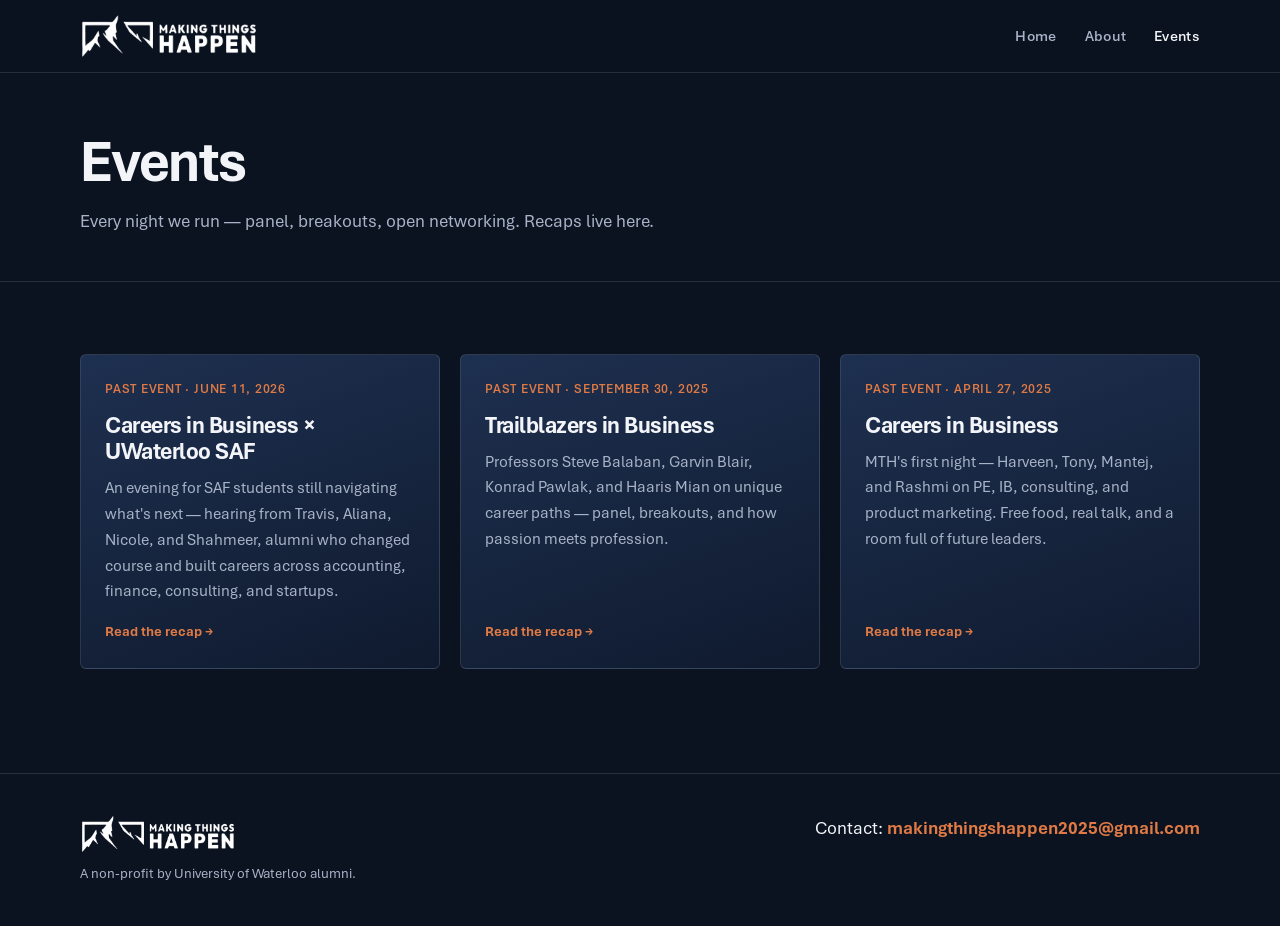
==== events/index.html @ f8f4391d "Logos" ====
<!DOCTYPE html>
<html lang="en">
  <head>
    <meta charset="utf-8" />
    <meta name="viewport" content="width=device-width, initial-scale=1" />
    <title>Events — Making Things Happen</title>
    <meta
      name="description"
      content="Past Making Things Happen events — panels, breakouts, and alumni networking."
    />
        <link rel="icon" href="../assets/logos/MTH/favicon.png" type="image/png" />
    <link rel="stylesheet" href="../css/styles.css" />
  </head>
  <body>
    <header class="site-header">
      <div class="container nav">
        <a class="logo" href="../index.html">
          <img
            class="logo-img"
            src="../assets/logos/MTH/mth-logo-horizontal.png"
            alt="Making Things Happen"
            width="480" height="120"
          />
        </a>
        <button class="nav-toggle" type="button" aria-label="Menu" aria-expanded="false">
          <span></span><span></span><span></span>
        </button>
        <ul class="nav-links">
          <li><a href="../index.html">Home</a></li>
          <li><a href="../about.html">About</a></li>
          <li><a href="index.html" aria-current="page">Events</a></li>
        </ul>
      </div>
    </header>

    <main>
      <section class="page-hero">
        <div class="container reveal">
          <h1>Events</h1>
          <!-- PLACEHOLDER – REVIEW: events index intro -->
          <p>Every night we run — panel, breakouts, open networking. Recaps live here.</p>
        </div>
      </section>

      <section class="section">
        <div class="container">
          <div class="event-grid">
            <a class="event-tile reveal" href="careers-in-business.html">
              <span class="event-tile-meta">Past event · June 11, 2026</span>
              <h3>Careers in Business × UWaterloo SAF</h3>
              <p>
                An evening for SAF students still navigating what's next — hearing from
                Travis, Aliana, Nicole, and Shahmeer, alumni who changed course and built
                careers across accounting, finance, consulting, and startups.
              </p>
              <span class="event-tile-cta">Read the recap →</span>
            </a>

            <a class="event-tile reveal" href="trailblazers-in-business.html">
              <span class="event-tile-meta">Past event · September 30, 2025</span>
              <h3>Trailblazers in Business</h3>
              <p>
                Professors Steve Balaban, Garvin Blair, Konrad Pawlak, and Haaris Mian on
                unique career paths — panel, breakouts, and how passion meets profession.
              </p>
              <span class="event-tile-cta">Read the recap →</span>
            </a>

            <a class="event-tile reveal" href="careers-in-business-brampton.html">
              <span class="event-tile-meta">Past event · April 27, 2025</span>
              <h3>Careers in Business</h3>
              <p>
                MTH's first night — Harveen, Tony, Mantej, and Rashmi on PE, IB, consulting,
                and product marketing. Free food, real talk, and a room full of future leaders.
              </p>
              <span class="event-tile-cta">Read the recap →</span>
            </a>
          </div>
        </div>
      </section>
    </main>

    <footer class="site-footer">
      <div class="container footer-inner">
        <div class="footer-brand">
          <a class="logo" href="../index.html">
          <img
            class="logo-img"
            src="../assets/logos/MTH/mth-logo-horizontal.png"
            alt="Making Things Happen"
            width="480" height="120"
          />
        </a>
          <!-- PLACEHOLDER – REVIEW: footer tagline -->
          <p class="footer-copy">A non-profit by University of Waterloo alumni.</p>
        </div>
        <p class="footer-contact">
          Contact:
          <!-- PLACEHOLDER – REVIEW: replace with real MTH inbox -->
          <a href="mailto:makingthingshappen2025@gmail.com">makingthingshappen2025@gmail.com</a>
        </p>
      </div>
    </footer>

    <script src="../js/main.js"></script>
  </body>
</html>
---- css/styles.css ----
/* Making Things Happen — design tokens from event deck */
@font-face {
  font-family: Aptos;
  src: url("../assets/fonts/Aptos.ttf") format("truetype");
  font-weight: 400;
  font-style: normal;
  font-display: swap;
}

@font-face {
  font-family: Aptos;
  src: url("../assets/fonts/Aptos-SemiBold.ttf") format("truetype");
  font-weight: 600;
  font-style: normal;
  font-display: swap;
}

@font-face {
  font-family: Aptos;
  src: url("../assets/fonts/Aptos-Bold.ttf") format("truetype");
  font-weight: 700;
  font-style: normal;
  font-display: swap;
}

@font-face {
  font-family: Aptos;
  src: url("../assets/fonts/Aptos-ExtraBold.ttf") format("truetype");
  font-weight: 800;
  font-style: normal;
  font-display: swap;
}

@font-face {
  font-family: "Aptos Display";
  src: url("../assets/fonts/Aptos-Display.ttf") format("truetype");
  font-weight: 400;
  font-style: normal;
  font-display: swap;
}

@font-face {
  font-family: "Aptos Display";
  src: url("../assets/fonts/Aptos-Display-Bold.ttf") format("truetype");
  font-weight: 700;
  font-style: normal;
  font-display: swap;
}

:root {
  --navy-deep: #0b1220;
  --navy: #0f1a2e;
  --blue-mid: #16233d;
  --blue-soft: #1e3050;
  --amber-horizon: #e8823c;
  --accent: #e07a45;
  --accent-hover: #f08a55;
  --text: #f2f4f8;
  --text-muted: #a8b3c7;
  --border: rgba(242, 244, 248, 0.12);
  --placeholder: #2a3548;
  --font-display: "Aptos Display", Aptos, "Segoe UI", system-ui, sans-serif;
  --font-body: Aptos, "Segoe UI", system-ui, sans-serif;
  --max: 1120px;
  --nav-h: 4.5rem;
  --ease: cubic-bezier(0.22, 1, 0.36, 1);
}

*,
*::before,
*::after {
  box-sizing: border-box;
}

html {
  scroll-behavior: smooth;
}

body {
  margin: 0;
  font-family: var(--font-body);
  font-size: 1.125rem;
  line-height: 1.65;
  color: var(--text);
  background: var(--navy-deep);
  -webkit-font-smoothing: antialiased;
}

img {
  max-width: 100%;
  height: auto;
  display: block;
}

a {
  color: var(--accent);
  text-decoration-thickness: 1px;
  text-underline-offset: 0.2em;
  transition: color 0.2s ease;
}

a:hover {
  color: var(--accent-hover);
}

h1,
h2,
h3 {
  font-family: var(--font-display);
  font-weight: 700;
  line-height: 1.1;
  letter-spacing: -0.02em;
  margin: 0 0 0.75rem;
}

h1 {
  font-size: clamp(2.25rem, 5.5vw, 3.75rem);
}

h2 {
  font-size: clamp(1.75rem, 3.5vw, 2.5rem);
}

h3 {
  font-size: clamp(1.25rem, 2vw, 1.5rem);
}

p {
  margin: 0 0 1rem;
}

.accent {
  color: var(--accent);
}

.container {
  width: min(100% - 2.5rem, var(--max));
  margin-inline: auto;
}

.sr-only {
  position: absolute;
  width: 1px;
  height: 1px;
  padding: 0;
  margin: -1px;
  overflow: hidden;
  clip: rect(0, 0, 0, 0);
  border: 0;
}

/* —— Nav —— */
.site-header {
  position: sticky;
  top: 0;
  z-index: 100;
  background: rgba(11, 18, 32, 0.85);
  backdrop-filter: blur(12px);
  border-bottom: 1px solid var(--border);
}

.nav {
  display: flex;
  align-items: center;
  justify-content: space-between;
  min-height: var(--nav-h);
  gap: 1rem;
}

.logo {
  display: inline-flex;
  align-items: center;
  color: var(--text);
  text-decoration: none;
  flex-shrink: 0;
}

.logo:hover {
  color: var(--text);
  opacity: 0.92;
}

/* Horizontal lockup — black plate knocked out on dark chrome */
.logo-img {
  display: block;
  height: 2.85rem;
  width: auto;
  max-width: min(320px, 50vw);
  mix-blend-mode: screen;
}

.footer-brand .logo-img {
  height: 2.5rem;
}

@media (max-width: 640px) {
  .logo-img {
    height: 2.25rem;
  }
}

.nav-links {
  display: flex;
  align-items: center;
  gap: 1.75rem;
  list-style: none;
  margin: 0;
  padding: 0;
}

.nav-links a {
  color: var(--text-muted);
  text-decoration: none;
  font-size: 0.95rem;
  font-weight: 600;
  letter-spacing: 0.02em;
}

.nav-links a:hover,
.nav-links a[aria-current="page"] {
  color: var(--text);
}

.nav-toggle {
  display: none;
  background: none;
  border: 1px solid var(--border);
  color: var(--text);
  width: 2.5rem;
  height: 2.5rem;
  border-radius: 4px;
  cursor: pointer;
  padding: 0;
}

.nav-toggle span {
  display: block;
  width: 1.1rem;
  height: 2px;
  background: var(--text);
  margin: 5px auto;
}

@media (max-width: 640px) {
  .nav-toggle {
    display: block;
  }

  .nav-links {
    display: none;
    position: absolute;
    top: var(--nav-h);
    left: 0;
    right: 0;
    flex-direction: column;
    align-items: stretch;
    gap: 0;
    background: var(--navy);
    border-bottom: 1px solid var(--border);
    padding: 0.5rem 0;
  }

  .nav-links.is-open {
    display: flex;
  }

  .nav-links a {
    padding: 0.85rem 1.25rem;
  }
}

/* —— Hero (full-bleed mountain background + overlaid copy) —— */
.hero {
  position: relative;
  min-height: auto;
  display: flex;
  align-items: center;
  overflow: hidden;
  background: var(--navy-deep);
}

.hero-visual {
  position: absolute;
  inset: 0;
  transform: translateZ(0);
  will-change: transform;
}

.hero-visual img {
  width: 100%;
  height: 100%;
  object-fit: cover;
  object-position: center 40%;
}

.hero-fade {
  position: absolute;
  inset: 0;
  background: linear-gradient(
    90deg,
    rgba(11, 18, 32, 0.72) 0%,
    rgba(11, 18, 32, 0.45) 55%,
    rgba(11, 18, 32, 0.25) 100%
  );
  pointer-events: none;
}

.hero-content {
  position: relative;
  z-index: 2;
  width: min(100% - 2.5rem, var(--max));
  margin: 0 auto;
  padding: 4rem 0 4rem;
}

.hero-mission {
  max-width: 52rem;
  font-family: var(--font-display);
  font-size: clamp(1.85rem, 4.8vw, 3.35rem);
  line-height: 1.2;
  font-weight: 700;
  letter-spacing: -0.02em;
  margin-bottom: 1.5rem;
}

.hero-diff {
  max-width: 40rem;
  color: var(--text);
  font-size: clamp(1.15rem, 2.4vw, 1.55rem);
  line-height: 1.45;
  font-weight: 500;
  margin-bottom: 0;
  opacity: 0.92;
}

.hero-diff .accent {
  color: var(--accent);
  font-weight: 700;
}

/* Page hero (inner pages) — same mountain treatment as home */
.page-hero {
  position: relative;
  padding: 3.5rem 0 2.75rem;
  border-bottom: 1px solid var(--border);
  background: var(--navy-deep);
  overflow: hidden;
}

.page-hero::before {
  content: "";
  position: absolute;
  inset: 0;
  background:
    linear-gradient(
      90deg,
      rgba(11, 18, 32, 0.78) 0%,
      rgba(11, 18, 32, 0.5) 55%,
      rgba(11, 18, 32, 0.35) 100%
    ),
    url("../assets/mth-background.png") center 40% / cover no-repeat;
  z-index: 0;
}

.page-hero .container {
  position: relative;
  z-index: 1;
}

.page-hero p {
  max-width: 36rem;
  color: var(--text-muted);
  margin-bottom: 0;
}

/* —— Sections —— */
.section {
  padding: 4.5rem 0;
}

.section--tight-top {
  padding-top: 0;
}

.prose-narrow {
  max-width: 40rem;
}

.section-header {
  margin-bottom: 2.25rem;
}

.section-header p {
  color: var(--text-muted);
  max-width: 34rem;
  margin-bottom: 0;
}

.section-label {
  font-size: 0.8rem;
  font-weight: 700;
  letter-spacing: 0.12em;
  text-transform: uppercase;
  color: var(--accent);
  margin-bottom: 0.5rem;
}

/* —— Values (numbered columns — distinct from event tiles) —— */
.section--values {
  position: relative;
  padding: 5rem 0 4.75rem;
  overflow: hidden;
  border: none;
  background: var(--navy);
}

.section-values-inner {
  position: relative;
  z-index: 1;
}

.section--values .section-header {
  max-width: 40rem;
  margin-bottom: 3rem;
}

.section--values .section-header h2 {
  font-size: clamp(2rem, 4.5vw, 3rem);
}

.section--values .section-header p:not(.section-label) {
  color: rgba(242, 244, 248, 0.78);
  font-size: 1.12rem;
}

.values-grid {
  display: grid;
  grid-template-columns: repeat(3, 1fr);
  gap: 0;
  border-top: 1px solid rgba(242, 244, 248, 0.18);
}

@media (max-width: 800px) {
  .values-grid {
    grid-template-columns: 1fr;
    border-top: none;
  }
}

.value-item {
  position: relative;
  padding: 2rem 1.75rem 0.5rem 0;
  border: none;
  background: none;
}

.value-item + .value-item {
  padding-left: 1.75rem;
  border-left: 1px solid rgba(242, 244, 248, 0.16);
}

@media (max-width: 800px) {
  .value-item {
    padding: 1.75rem 0;
    border-top: 1px solid rgba(242, 244, 248, 0.16);
  }

  .value-item + .value-item {
    padding-left: 0;
    border-left: none;
  }
}

.value-num {
  display: block;
  font-family: var(--font-display);
  font-size: clamp(2.5rem, 5vw, 3.5rem);
  font-weight: 700;
  line-height: 1;
  letter-spacing: -0.03em;
  color: var(--accent);
  margin-bottom: 1rem;
  opacity: 0.95;
}

.value-item h3 {
  font-size: clamp(1.35rem, 2.5vw, 1.65rem);
  color: var(--text);
  margin-bottom: 0.75rem;
}

.value-item p {
  color: rgba(242, 244, 248, 0.72);
  font-size: 1.05rem;
  line-height: 1.55;
  margin-bottom: 0;
  max-width: 22rem;
}

/* Amber horizon rule between values and events */
.section-break {
  height: 3px;
  background: linear-gradient(
    90deg,
    transparent 0%,
    var(--amber-horizon) 20%,
    var(--accent) 50%,
    var(--amber-horizon) 80%,
    transparent 100%
  );
  opacity: 0.85;
}

.section--events {
  padding-top: 4.75rem;
  background: var(--navy-deep);
}

/* —— Event tiles —— */
.event-grid {
  display: grid;
  grid-template-columns: repeat(3, 1fr);
  gap: 1.25rem;
}

@media (max-width: 900px) {
  .event-grid {
    grid-template-columns: 1fr 1fr;
  }
}

@media (max-width: 560px) {
  .event-grid {
    grid-template-columns: 1fr;
  }
}

.event-tile {
  display: flex;
  flex-direction: column;
  min-height: 16rem;
  padding: 1.5rem;
  background: linear-gradient(160deg, var(--blue-soft) 0%, var(--navy) 100%);
  border: 1px solid var(--border);
  border-radius: 6px;
  color: var(--text);
  text-decoration: none;
  transition: border-color 0.25s var(--ease), transform 0.25s var(--ease);
}

.event-tile:hover {
  color: var(--text);
  border-color: rgba(224, 122, 69, 0.45);
  transform: translateY(-3px);
}

.event-tile.is-placeholder {
  background: var(--placeholder);
  border-style: dashed;
  opacity: 0.55;
  cursor: default;
  pointer-events: none;
}

.event-tile.is-placeholder:hover {
  transform: none;
  border-color: var(--border);
}

.event-tile-meta {
  font-size: 0.8rem;
  font-weight: 600;
  letter-spacing: 0.06em;
  text-transform: uppercase;
  color: var(--accent);
  margin-bottom: 0.75rem;
}

.event-tile.is-placeholder .event-tile-meta {
  color: var(--text-muted);
}

.event-tile h3 {
  margin-bottom: 0.65rem;
}

.event-tile p {
  color: var(--text-muted);
  font-size: 0.98rem;
  flex: 1;
  margin-bottom: 1rem;
}

.event-tile-cta {
  font-size: 0.9rem;
  font-weight: 700;
  color: var(--accent);
  margin-top: auto;
}

/* —— Team —— */
.team-grid {
  display: grid;
  grid-template-columns: repeat(2, minmax(0, 260px));
  justify-content: center;
  gap: 2.75rem 3.5rem;
  margin-inline: auto;
}

@media (max-width: 700px) {
  .team-grid {
    grid-template-columns: minmax(0, 260px);
    gap: 3rem;
  }
}

.team-card {
  display: flex;
  flex-direction: column;
  align-items: center;
  text-align: center;
  gap: 1.15rem;
}

.team-photo {
  width: 100%;
  aspect-ratio: 1 / 1;
  background: var(--placeholder);
  border: 1px solid var(--border);
  border-radius: 4px;
  overflow: hidden;
}

.team-photo img {
  width: 100%;
  height: 100%;
  object-fit: cover;
}

.team-info {
  display: flex;
  flex-direction: column;
  align-items: center;
  width: 100%;
}

.team-name {
  margin-bottom: 0.2rem;
  font-size: clamp(1.35rem, 2.5vw, 1.65rem);
}

.team-school {
  color: var(--text-muted);
  font-size: 1rem;
  margin-bottom: 1.15rem;
}

.employer-logos {
  display: flex;
  flex-direction: column;
  align-items: center;
  justify-content: flex-start;
  gap: 1.15rem;
  width: 100%;
}

/* Shared logo slot — same visual weight, truly centered */
.employer-logos img {
  display: block;
  width: 132px;
  height: 40px;
  margin-inline: auto;
  object-fit: contain;
  object-position: center;
  opacity: 0.95;
}

.employer-logos img.logo-bcg {
  width: 168px;
  height: 56px;
}

/* Dark wordmarks that need to read white on navy */
.employer-logos img.logo-invert {
  filter: brightness(0) invert(1);
}

/* —— Event recap —— */
.event-banner {
  position: relative;
  min-height: 280px;
  background:
    radial-gradient(ellipse 80% 60% at 50% 100%, rgba(232, 130, 60, 0.4) 0%, transparent 60%),
    linear-gradient(180deg, var(--blue-mid) 0%, var(--navy-deep) 100%);
  border-bottom: 1px solid var(--border);
  display: flex;
  align-items: flex-end;
}

.event-banner .container {
  padding: 3rem 0 2.5rem;
}

.event-banner .event-tile-meta {
  margin-bottom: 0.5rem;
}

.panel-list {
  list-style: none;
  margin: 0;
  padding: 0;
  display: grid;
  grid-template-columns: repeat(4, 1fr);
  gap: 1.5rem;
}

@media (max-width: 900px) {
  .panel-list {
    grid-template-columns: repeat(2, 1fr);
  }
}

@media (max-width: 480px) {
  .panel-list {
    grid-template-columns: 1fr;
  }
}

.panel-list li {
  display: flex;
  flex-direction: column;
  gap: 0.85rem;
  padding: 0;
  border: none;
}

.panel-list li:first-child {
  border-top: none;
}

.panel-photo {
  aspect-ratio: 1 / 1;
  border-radius: 4px;
  overflow: hidden;
  background: var(--placeholder);
  border: 1px solid var(--border);
}

.panel-photo img {
  width: 100%;
  height: 100%;
  object-fit: cover;
}

.panel-name {
  font-family: var(--font-display);
  font-size: 1.05rem;
  font-weight: 700;
  margin: 0;
}

.panel-role {
  color: var(--text-muted);
  font-size: 0.95rem;
  margin: 0;
  line-height: 1.35;
}

.photo-gallery {
  display: grid;
  grid-template-columns: repeat(3, 1fr);
  gap: 0.75rem;
}

@media (max-width: 700px) {
  .photo-gallery {
    grid-template-columns: 1fr 1fr;
  }
}

.photo-slot {
  aspect-ratio: 4 / 3;
  background: var(--placeholder);
  border-radius: 4px;
  overflow: hidden;
}

.photo-slot img {
  width: 100%;
  height: 100%;
  object-fit: cover;
  display: block;
}

.takeaways {
  background: var(--navy);
  border: 1px solid var(--border);
  border-radius: 6px;
  padding: 1.75rem 1.5rem;
}

.takeaways ul {
  margin: 0;
  padding-left: 1.25rem;
  color: var(--text-muted);
}

.takeaways li {
  margin-bottom: 0.5rem;
}

.takeaways li:last-child {
  margin-bottom: 0;
}

.back-link {
  margin-top: 2rem;
  color: var(--text-muted);
}

/* —— Footer —— */
.site-footer {
  border-top: 1px solid var(--border);
  padding: 2.5rem 0;
  margin-top: 2rem;
}

.footer-inner {
  display: flex;
  flex-wrap: wrap;
  align-items: flex-start;
  justify-content: space-between;
  gap: 1.5rem;
}

.footer-brand {
  display: flex;
  flex-direction: column;
  gap: 0.5rem;
}

.footer-copy {
  color: var(--text-muted);
  font-size: 0.9rem;
  margin: 0;
}

.footer-contact a {
  font-weight: 700;
  text-decoration: none;
}

.footer-contact a:hover {
  text-decoration: underline;
}

/* —— Reveal on scroll —— */
.reveal {
  opacity: 0;
  transform: translateY(18px);
  transition: opacity 0.7s var(--ease), transform 0.7s var(--ease);
}

.reveal.is-visible {
  opacity: 1;
  transform: none;
}

.hero .reveal.is-visible {
  transition-delay: 0.1s;
}
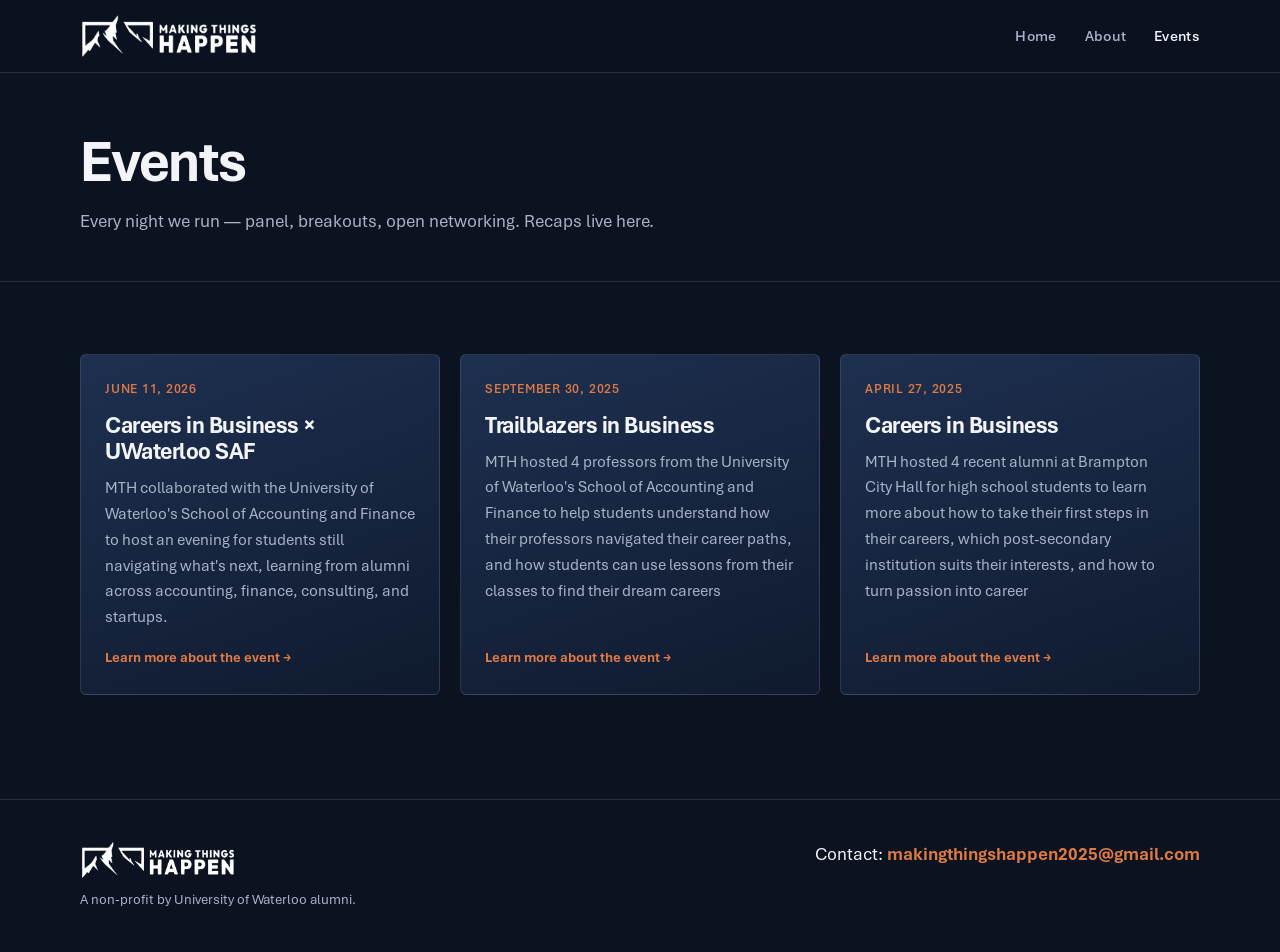
==== commit 919c6aed: "text" ====
--- a/events/index.html
+++ b/events/index.html
@@ -46,34 +46,38 @@
         <div class="container">
           <div class="event-grid">
             <a class="event-tile reveal" href="careers-in-business.html">
-              <span class="event-tile-meta">Past event · June 11, 2026</span>
+              <span class="event-tile-meta">June 11, 2026</span>
               <h3>Careers in Business × UWaterloo SAF</h3>
               <p>
-                An evening for SAF students still navigating what's next — hearing from
-                Travis, Aliana, Nicole, and Shahmeer, alumni who changed course and built
-                careers across accounting, finance, consulting, and startups.
+                MTH collaborated with the University of Waterloo's School of Accounting and
+                Finance to host an evening for students still navigating what's next, learning
+                from alumni across accounting, finance, consulting, and startups.
               </p>
-              <span class="event-tile-cta">Read the recap →</span>
+              <span class="event-tile-cta">Learn more about the event →</span>
             </a>
 
             <a class="event-tile reveal" href="trailblazers-in-business.html">
-              <span class="event-tile-meta">Past event · September 30, 2025</span>
+              <span class="event-tile-meta">September 30, 2025</span>
               <h3>Trailblazers in Business</h3>
               <p>
-                Professors Steve Balaban, Garvin Blair, Konrad Pawlak, and Haaris Mian on
-                unique career paths — panel, breakouts, and how passion meets profession.
+                MTH hosted 4 professors from the University of Waterloo's School of Accounting
+                and Finance to help students understand how their professors navigated their
+                career paths, and how students can use lessons from their classes to find their
+                dream careers
               </p>
-              <span class="event-tile-cta">Read the recap →</span>
+              <span class="event-tile-cta">Learn more about the event →</span>
             </a>
 
             <a class="event-tile reveal" href="careers-in-business-brampton.html">
-              <span class="event-tile-meta">Past event · April 27, 2025</span>
+              <span class="event-tile-meta">April 27, 2025</span>
               <h3>Careers in Business</h3>
               <p>
-                MTH's first night — Harveen, Tony, Mantej, and Rashmi on PE, IB, consulting,
-                and product marketing. Free food, real talk, and a room full of future leaders.
+                MTH hosted 4 recent alumni at Brampton City Hall for high school students to
+                learn more about how to take their first steps in their careers, which
+                post-secondary institution suits their interests, and how to turn passion into
+                career
               </p>
-              <span class="event-tile-cta">Read the recap →</span>
+              <span class="event-tile-cta">Learn more about the event →</span>
             </a>
           </div>
         </div>
--- a/css/styles.css
+++ b/css/styles.css
@@ -269,10 +269,10 @@
   }
 }
 
-/* —— Hero (full-bleed mountain background + overlaid copy) —— */
+/* —— Hero (event photo collage + overlaid copy) —— */
 .hero {
   position: relative;
-  min-height: auto;
+  min-height: min(64vh, 560px);
   display: flex;
   align-items: center;
   overflow: hidden;
@@ -286,22 +286,40 @@
   will-change: transform;
 }
 
-.hero-visual img {
+.hero-collage-grid {
+  display: grid;
+  grid-template-columns: repeat(5, 1fr);
+  grid-template-rows: repeat(3, 1fr);
+  gap: 0.28rem;
+  width: 100%;
+  height: 100%;
+  padding: 0.28rem;
+}
+
+.hero-collage-grid img {
   width: 100%;
   height: 100%;
   object-fit: cover;
-  object-position: center 40%;
+  display: block;
+  min-height: 0;
 }
 
 .hero-fade {
   position: absolute;
   inset: 0;
-  background: linear-gradient(
-    90deg,
-    rgba(11, 18, 32, 0.72) 0%,
-    rgba(11, 18, 32, 0.45) 55%,
-    rgba(11, 18, 32, 0.25) 100%
-  );
+  background:
+    linear-gradient(
+      180deg,
+      rgba(11, 18, 32, 0.72) 0%,
+      rgba(11, 18, 32, 0.82) 45%,
+      rgba(11, 18, 32, 0.9) 100%
+    ),
+    linear-gradient(
+      90deg,
+      rgba(11, 18, 32, 0.55) 0%,
+      rgba(11, 18, 32, 0.4) 50%,
+      rgba(11, 18, 32, 0.5) 100%
+    );
   pointer-events: none;
 }
 
@@ -310,7 +328,37 @@
   z-index: 2;
   width: min(100% - 2.5rem, var(--max));
   margin: 0 auto;
-  padding: 4rem 0 4rem;
+  padding: 3rem 0 3.25rem;
+}
+
+@media (max-width: 900px) {
+  .hero-collage-grid {
+    grid-template-columns: repeat(4, 1fr);
+    grid-template-rows: repeat(4, 1fr);
+  }
+
+  .hero-collage-grid img:nth-child(n + 13) {
+    display: none;
+  }
+}
+
+@media (max-width: 700px) {
+  .hero {
+    min-height: min(58vh, 480px);
+  }
+
+  .hero-collage-grid {
+    grid-template-columns: repeat(3, 1fr);
+    grid-template-rows: repeat(3, 1fr);
+  }
+
+  .hero-collage-grid img:nth-child(n + 10) {
+    display: none;
+  }
+
+  .hero-content {
+    padding: 2.25rem 0 2.5rem;
+  }
 }
 
 .hero-mission {
@@ -321,6 +369,7 @@
   font-weight: 700;
   letter-spacing: -0.02em;
   margin-bottom: 1.5rem;
+  text-shadow: 0 2px 24px rgba(11, 18, 32, 0.45);
 }
 
 .hero-diff {
@@ -331,6 +380,7 @@
   font-weight: 500;
   margin-bottom: 0;
   opacity: 0.92;
+  text-shadow: 0 1px 16px rgba(11, 18, 32, 0.4);
 }
 
 .hero-diff .accent {
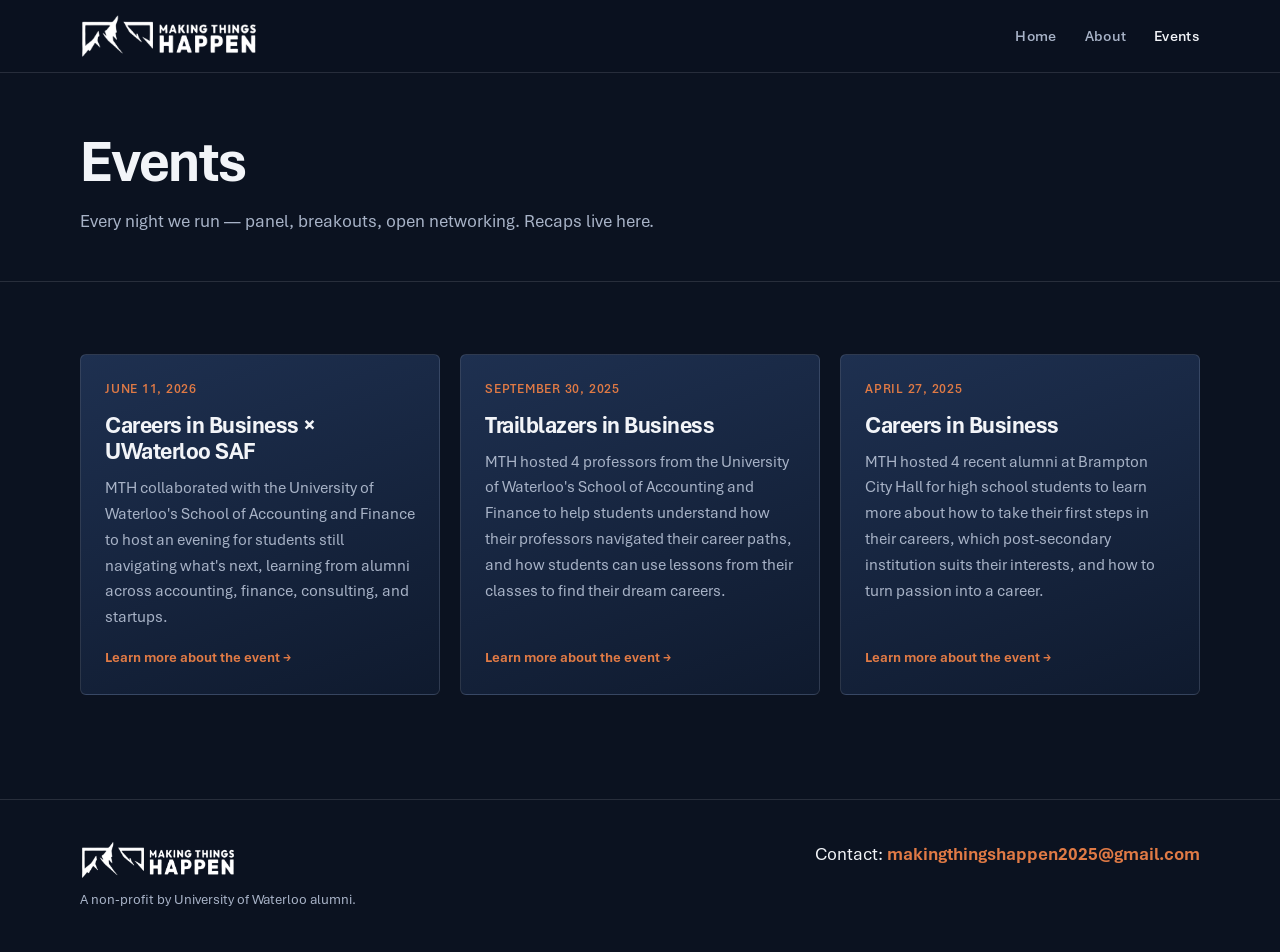
==== commit ed65bc0c: "text" ====
--- a/events/index.html
+++ b/events/index.html
@@ -63,7 +63,7 @@
                 MTH hosted 4 professors from the University of Waterloo's School of Accounting
                 and Finance to help students understand how their professors navigated their
                 career paths, and how students can use lessons from their classes to find their
-                dream careers
+                dream careers.
               </p>
               <span class="event-tile-cta">Learn more about the event →</span>
             </a>
@@ -75,7 +75,7 @@
                 MTH hosted 4 recent alumni at Brampton City Hall for high school students to
                 learn more about how to take their first steps in their careers, which
                 post-secondary institution suits their interests, and how to turn passion into
-                career
+                a career.
               </p>
               <span class="event-tile-cta">Learn more about the event →</span>
             </a>
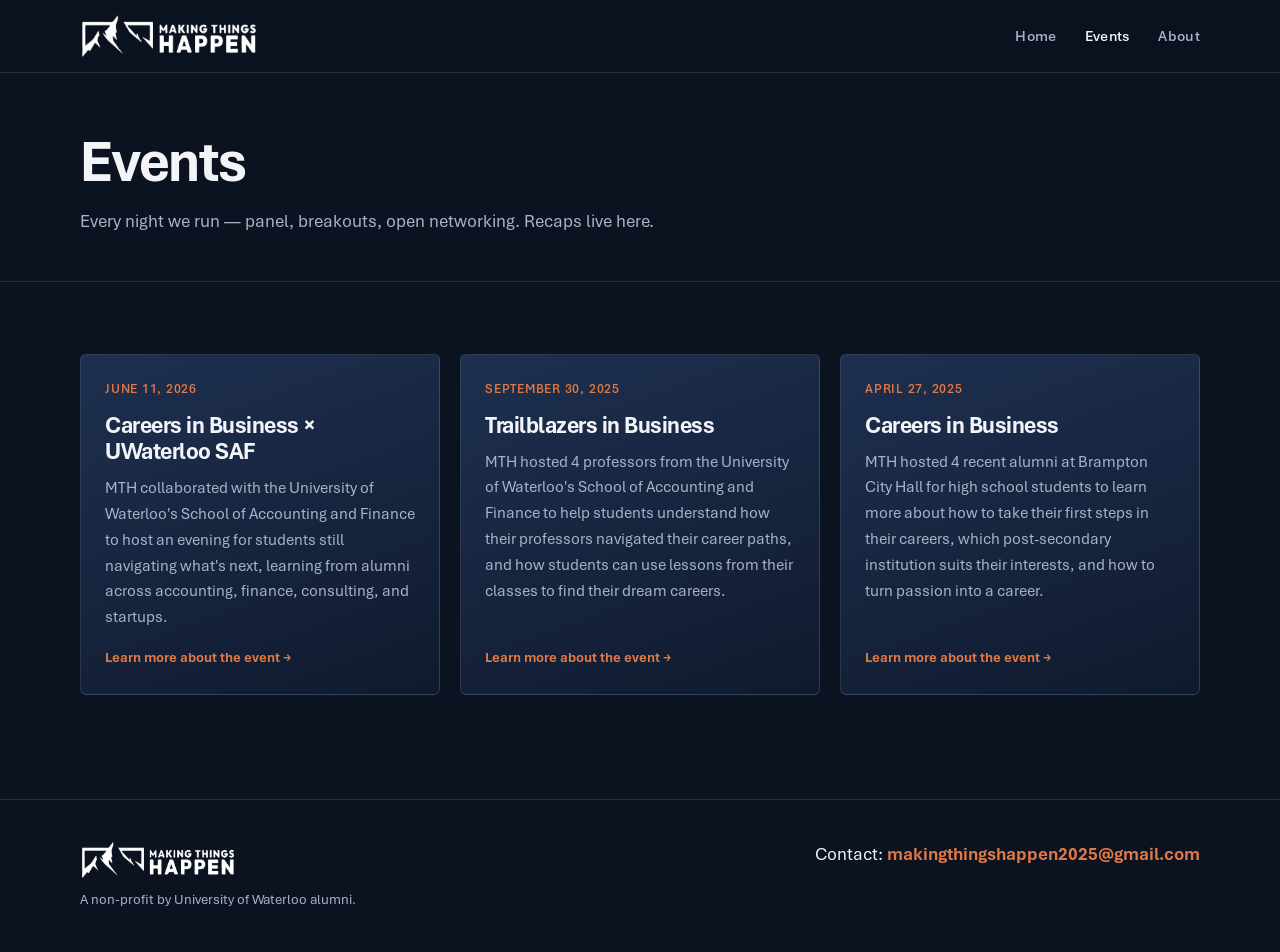
==== commit 38b7f3d9: "Small fixes" ====
--- a/events/index.html
+++ b/events/index.html
@@ -14,7 +14,7 @@
   <body>
     <header class="site-header">
       <div class="container nav">
-        <a class="logo" href="../index.html">
+        <a class="logo" href="../">
           <img
             class="logo-img"
             src="../assets/logos/MTH/mth-logo-horizontal.png"
@@ -26,9 +26,9 @@
           <span></span><span></span><span></span>
         </button>
         <ul class="nav-links">
-          <li><a href="../index.html">Home</a></li>
-          <li><a href="../about.html">About</a></li>
-          <li><a href="index.html" aria-current="page">Events</a></li>
+          <li><a href="../">Home</a></li>
+          <li><a href="./" aria-current="page">Events</a></li>
+          <li><a href="../about">About</a></li>
         </ul>
       </div>
     </header>
@@ -45,7 +45,7 @@
       <section class="section">
         <div class="container">
           <div class="event-grid">
-            <a class="event-tile reveal" href="careers-in-business.html">
+            <a class="event-tile reveal" href="careers-in-business">
               <span class="event-tile-meta">June 11, 2026</span>
               <h3>Careers in Business × UWaterloo SAF</h3>
               <p>
@@ -56,7 +56,7 @@
               <span class="event-tile-cta">Learn more about the event →</span>
             </a>
 
-            <a class="event-tile reveal" href="trailblazers-in-business.html">
+            <a class="event-tile reveal" href="trailblazers-in-business">
               <span class="event-tile-meta">September 30, 2025</span>
               <h3>Trailblazers in Business</h3>
               <p>
@@ -68,7 +68,7 @@
               <span class="event-tile-cta">Learn more about the event →</span>
             </a>
 
-            <a class="event-tile reveal" href="careers-in-business-brampton.html">
+            <a class="event-tile reveal" href="careers-in-business-brampton">
               <span class="event-tile-meta">April 27, 2025</span>
               <h3>Careers in Business</h3>
               <p>
@@ -87,7 +87,7 @@
     <footer class="site-footer">
       <div class="container footer-inner">
         <div class="footer-brand">
-          <a class="logo" href="../index.html">
+          <a class="logo" href="../">
           <img
             class="logo-img"
             src="../assets/logos/MTH/mth-logo-horizontal.png"
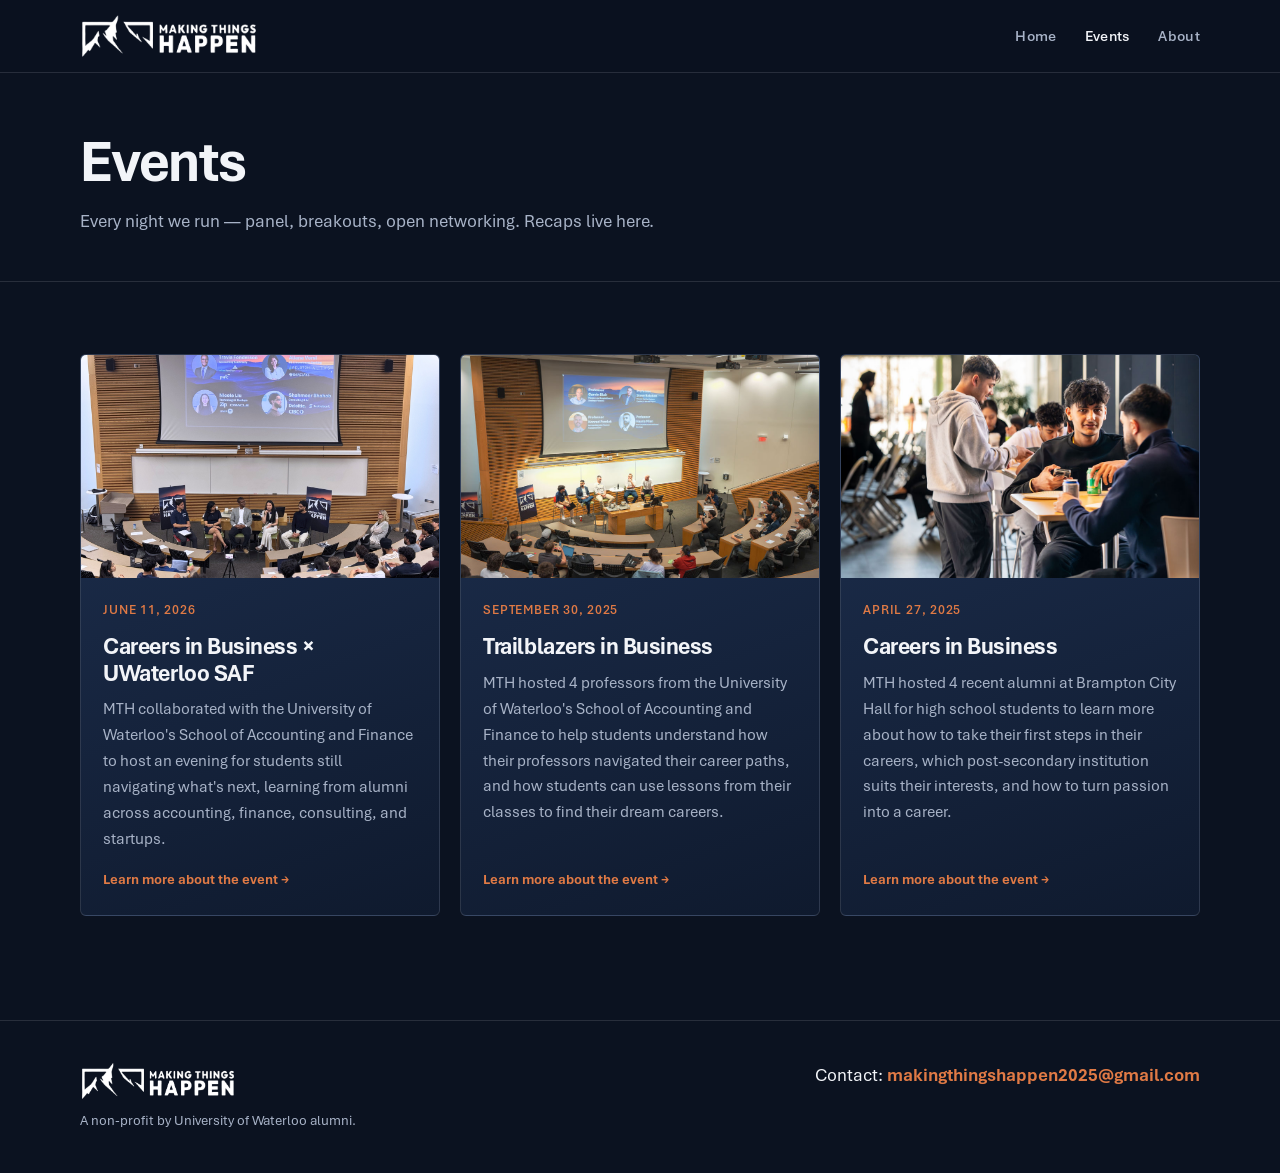
==== commit ca0d3a78: "Added photos" ====
--- a/events/index.html
+++ b/events/index.html
@@ -46,38 +46,65 @@
         <div class="container">
           <div class="event-grid">
             <a class="event-tile reveal" href="careers-in-business">
-              <span class="event-tile-meta">June 11, 2026</span>
-              <h3>Careers in Business × UWaterloo SAF</h3>
-              <p>
-                MTH collaborated with the University of Waterloo's School of Accounting and
-                Finance to host an evening for students still navigating what's next, learning
-                from alumni across accounting, finance, consulting, and startups.
-              </p>
-              <span class="event-tile-cta">Learn more about the event →</span>
+              <div class="event-tile-media">
+                <img
+                  src="../assets/photos/careers-in-business/14.jpg"
+                  alt=""
+                  loading="lazy"
+                />
+              </div>
+              <div class="event-tile-body">
+                <span class="event-tile-meta">June 11, 2026</span>
+                <h3>Careers in Business × UWaterloo SAF</h3>
+                <p>
+                  MTH collaborated with the University of Waterloo's School of Accounting and
+                  Finance to host an evening for students still navigating what's next, learning
+                  from alumni across accounting, finance, consulting, and startups.
+                </p>
+                <span class="event-tile-cta">Learn more about the event →</span>
+              </div>
             </a>
 
             <a class="event-tile reveal" href="trailblazers-in-business">
-              <span class="event-tile-meta">September 30, 2025</span>
-              <h3>Trailblazers in Business</h3>
-              <p>
-                MTH hosted 4 professors from the University of Waterloo's School of Accounting
-                and Finance to help students understand how their professors navigated their
-                career paths, and how students can use lessons from their classes to find their
-                dream careers.
-              </p>
-              <span class="event-tile-cta">Learn more about the event →</span>
+              <div class="event-tile-media">
+                <img
+                  src="../assets/photos/trailblazers-in-business/DSC09768.jpg"
+                  alt=""
+                  loading="lazy"
+                />
+              </div>
+              <div class="event-tile-body">
+                <span class="event-tile-meta">September 30, 2025</span>
+                <h3>Trailblazers in Business</h3>
+                <p>
+                  MTH hosted 4 professors from the University of Waterloo's School of Accounting
+                  and Finance to help students understand how their professors navigated their
+                  career paths, and how students can use lessons from their classes to find their
+                  dream careers.
+                </p>
+                <span class="event-tile-cta">Learn more about the event →</span>
+              </div>
             </a>
 
             <a class="event-tile reveal" href="careers-in-business-brampton">
-              <span class="event-tile-meta">April 27, 2025</span>
-              <h3>Careers in Business</h3>
-              <p>
-                MTH hosted 4 recent alumni at Brampton City Hall for high school students to
-                learn more about how to take their first steps in their careers, which
-                post-secondary institution suits their interests, and how to turn passion into
-                a career.
-              </p>
-              <span class="event-tile-cta">Learn more about the event →</span>
+              <div class="event-tile-media">
+                <img
+                  src="../assets/photos/careers-in-business-brampton/MFM04127-Enhanced-NR.jpg"
+                  alt=""
+                  loading="lazy"
+                />
+              </div>
+              <div class="event-tile-body">
+                <span class="event-tile-meta">April 27, 2025</span>
+                <h3>Careers in Business</h3>
+                <p>
+                  MTH hosted 4 recent alumni at Brampton City Hall for high school students to
+                  learn more about how to take their first steps in their careers, which
+                  post-secondary institution suits their interests, and how to turn passion into
+                  a career.
+                </p>
+                <span class="event-tile-cta">Learn more about the event →</span>
+              </div>
             </a>
           </div>
         </div>
--- a/css/styles.css
+++ b/css/styles.css
@@ -588,8 +588,8 @@
 .event-tile {
   display: flex;
   flex-direction: column;
-  min-height: 16rem;
-  padding: 1.5rem;
+  padding: 0;
+  overflow: hidden;
   background: linear-gradient(160deg, var(--blue-soft) 0%, var(--navy) 100%);
   border: 1px solid var(--border);
   border-radius: 6px;
@@ -602,6 +602,31 @@
   color: var(--text);
   border-color: rgba(224, 122, 69, 0.45);
   transform: translateY(-3px);
+}
+
+.event-tile-media {
+  aspect-ratio: 16 / 10;
+  overflow: hidden;
+  background: var(--navy-deep);
+}
+
+.event-tile-media img {
+  width: 100%;
+  height: 100%;
+  object-fit: cover;
+  display: block;
+  transition: transform 0.45s var(--ease);
+}
+
+.event-tile:hover .event-tile-media img {
+  transform: scale(1.04);
+}
+
+.event-tile-body {
+  display: flex;
+  flex-direction: column;
+  flex: 1;
+  padding: 1.35rem 1.4rem 1.5rem;
 }
 
 .event-tile.is-placeholder {
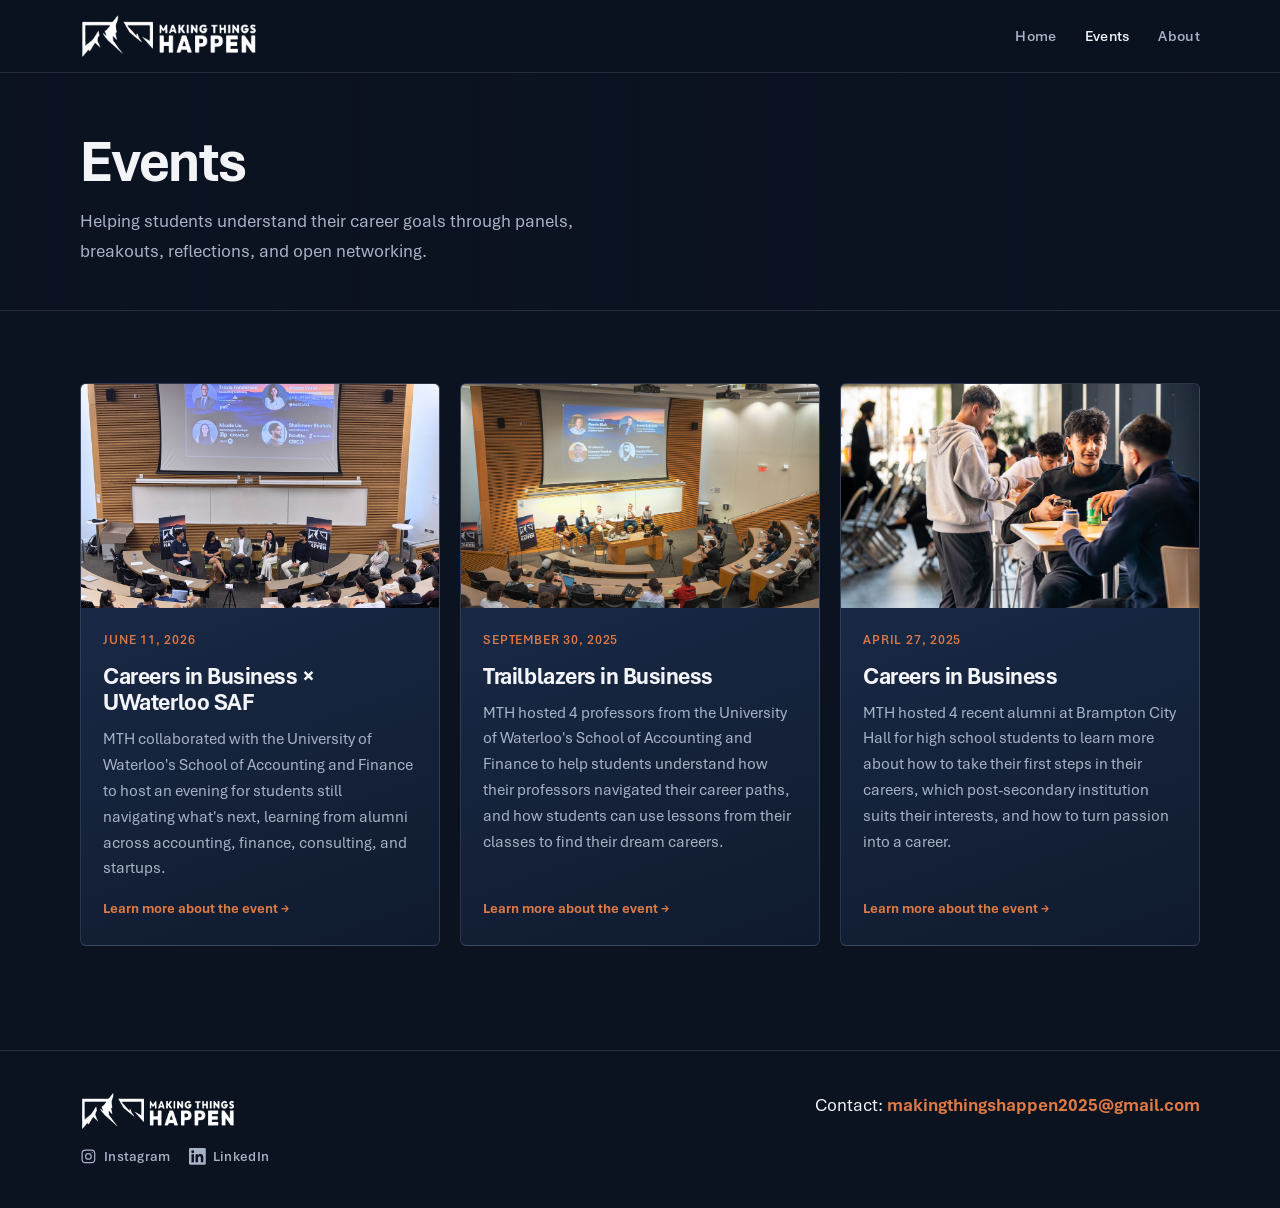
==== commit 97e08794: "added links" ====
--- a/events/index.html
+++ b/events/index.html
@@ -14,7 +14,7 @@
   <body>
     <header class="site-header">
       <div class="container nav">
-        <a class="logo" href="../">
+        <a class="logo" href="/">
           <img
             class="logo-img"
             src="../assets/logos/MTH/mth-logo-horizontal.png"
@@ -26,9 +26,9 @@
           <span></span><span></span><span></span>
         </button>
         <ul class="nav-links">
-          <li><a href="../">Home</a></li>
-          <li><a href="./" aria-current="page">Events</a></li>
-          <li><a href="../about">About</a></li>
+          <li><a href="/">Home</a></li>
+          <li><a href="/events" aria-current="page">Events</a></li>
+          <li><a href="/about">About</a></li>
         </ul>
       </div>
     </header>
@@ -38,14 +38,14 @@
         <div class="container reveal">
           <h1>Events</h1>
           <!-- PLACEHOLDER – REVIEW: events index intro -->
-          <p>Every night we run — panel, breakouts, open networking. Recaps live here.</p>
+          <p>Helping students understand their career goals through panels, breakouts, reflections, and open networking.</p>
         </div>
       </section>
 
       <section class="section">
         <div class="container">
           <div class="event-grid">
-            <a class="event-tile reveal" href="careers-in-business">
+            <a class="event-tile reveal" href="/events/careers-in-business">
               <div class="event-tile-media">
                 <img
                   src="../assets/photos/careers-in-business/14.jpg"
@@ -65,7 +65,7 @@
               </div>
             </a>
 
-            <a class="event-tile reveal" href="trailblazers-in-business">
+            <a class="event-tile reveal" href="/events/trailblazers-in-business">
               <div class="event-tile-media">
                 <img
                   src="../assets/photos/trailblazers-in-business/DSC09768.jpg"
@@ -86,7 +86,7 @@
               </div>
             </a>
 
-            <a class="event-tile reveal" href="careers-in-business-brampton">
+            <a class="event-tile reveal" href="/events/careers-in-business-brampton">
               <div class="event-tile-media">
                 <img
                   src="../assets/photos/careers-in-business-brampton/MFM04127-Enhanced-NR.jpg"
@@ -114,7 +114,7 @@
     <footer class="site-footer">
       <div class="container footer-inner">
         <div class="footer-brand">
-          <a class="logo" href="../">
+          <a class="logo" href="/">
           <img
             class="logo-img"
             src="../assets/logos/MTH/mth-logo-horizontal.png"
@@ -123,7 +123,30 @@
           />
         </a>
           <!-- PLACEHOLDER – REVIEW: footer tagline -->
-          <p class="footer-copy">A non-profit by University of Waterloo alumni.</p>
+          <nav class="footer-social" aria-label="Social">
+            <a
+              href="https://www.instagram.com/makingthingshappen.mth/"
+              target="_blank"
+              rel="noopener noreferrer"
+            >
+              <svg viewBox="0 0 24 24" aria-hidden="true" fill="none" stroke="currentColor" stroke-width="1.75">
+                <rect x="3" y="3" width="18" height="18" rx="5" />
+                <circle cx="12" cy="12" r="4" />
+                <circle cx="17.5" cy="6.5" r="0.8" fill="currentColor" stroke="none" />
+              </svg>
+              <span>Instagram</span>
+            </a>
+            <a
+              href="https://www.linkedin.com/company/makingthingshappen-mth/"
+              target="_blank"
+              rel="noopener noreferrer"
+            >
+              <svg viewBox="0 0 24 24" aria-hidden="true" fill="currentColor">
+                <path d="M20.45 20.45h-3.56v-5.57c0-1.33-.02-3.04-1.85-3.04-1.85 0-2.14 1.45-2.14 2.94v5.67H9.35V9h3.41v1.56h.05c.48-.9 1.64-1.85 3.37-1.85 3.6 0 4.27 2.37 4.27 5.46v6.28zM5.34 7.43a2.06 2.06 0 1 1 0-4.12 2.06 2.06 0 0 1 0 4.12zM7.12 20.45H3.56V9h3.56v11.45zM22.23 0H1.77C.79 0 0 .77 0 1.73v20.54C0 23.23.79 24 1.77 24h20.45c.98 0 1.78-.77 1.78-1.73V1.73C24 .77 23.2 0 22.23 0z"/>
+              </svg>
+              <span>LinkedIn</span>
+            </a>
+          </nav>
         </div>
         <p class="footer-contact">
           Contact:
--- a/css/styles.css
+++ b/css/styles.css
@@ -911,13 +911,36 @@
 .footer-brand {
   display: flex;
   flex-direction: column;
-  gap: 0.5rem;
-}
-
-.footer-copy {
+  gap: 0.85rem;
+}
+
+.footer-social {
+  display: flex;
+  flex-wrap: wrap;
+  align-items: center;
+  gap: 0.65rem 1.15rem;
+}
+
+.footer-social a {
+  display: inline-flex;
+  align-items: center;
+  gap: 0.45rem;
   color: var(--text-muted);
-  font-size: 0.9rem;
-  margin: 0;
+  text-decoration: none;
+  font-size: 0.88rem;
+  font-weight: 600;
+  letter-spacing: 0.02em;
+  transition: color 0.2s var(--ease);
+}
+
+.footer-social a:hover {
+  color: var(--accent);
+}
+
+.footer-social svg {
+  width: 1.05rem;
+  height: 1.05rem;
+  flex-shrink: 0;
 }
 
 .footer-contact a {
